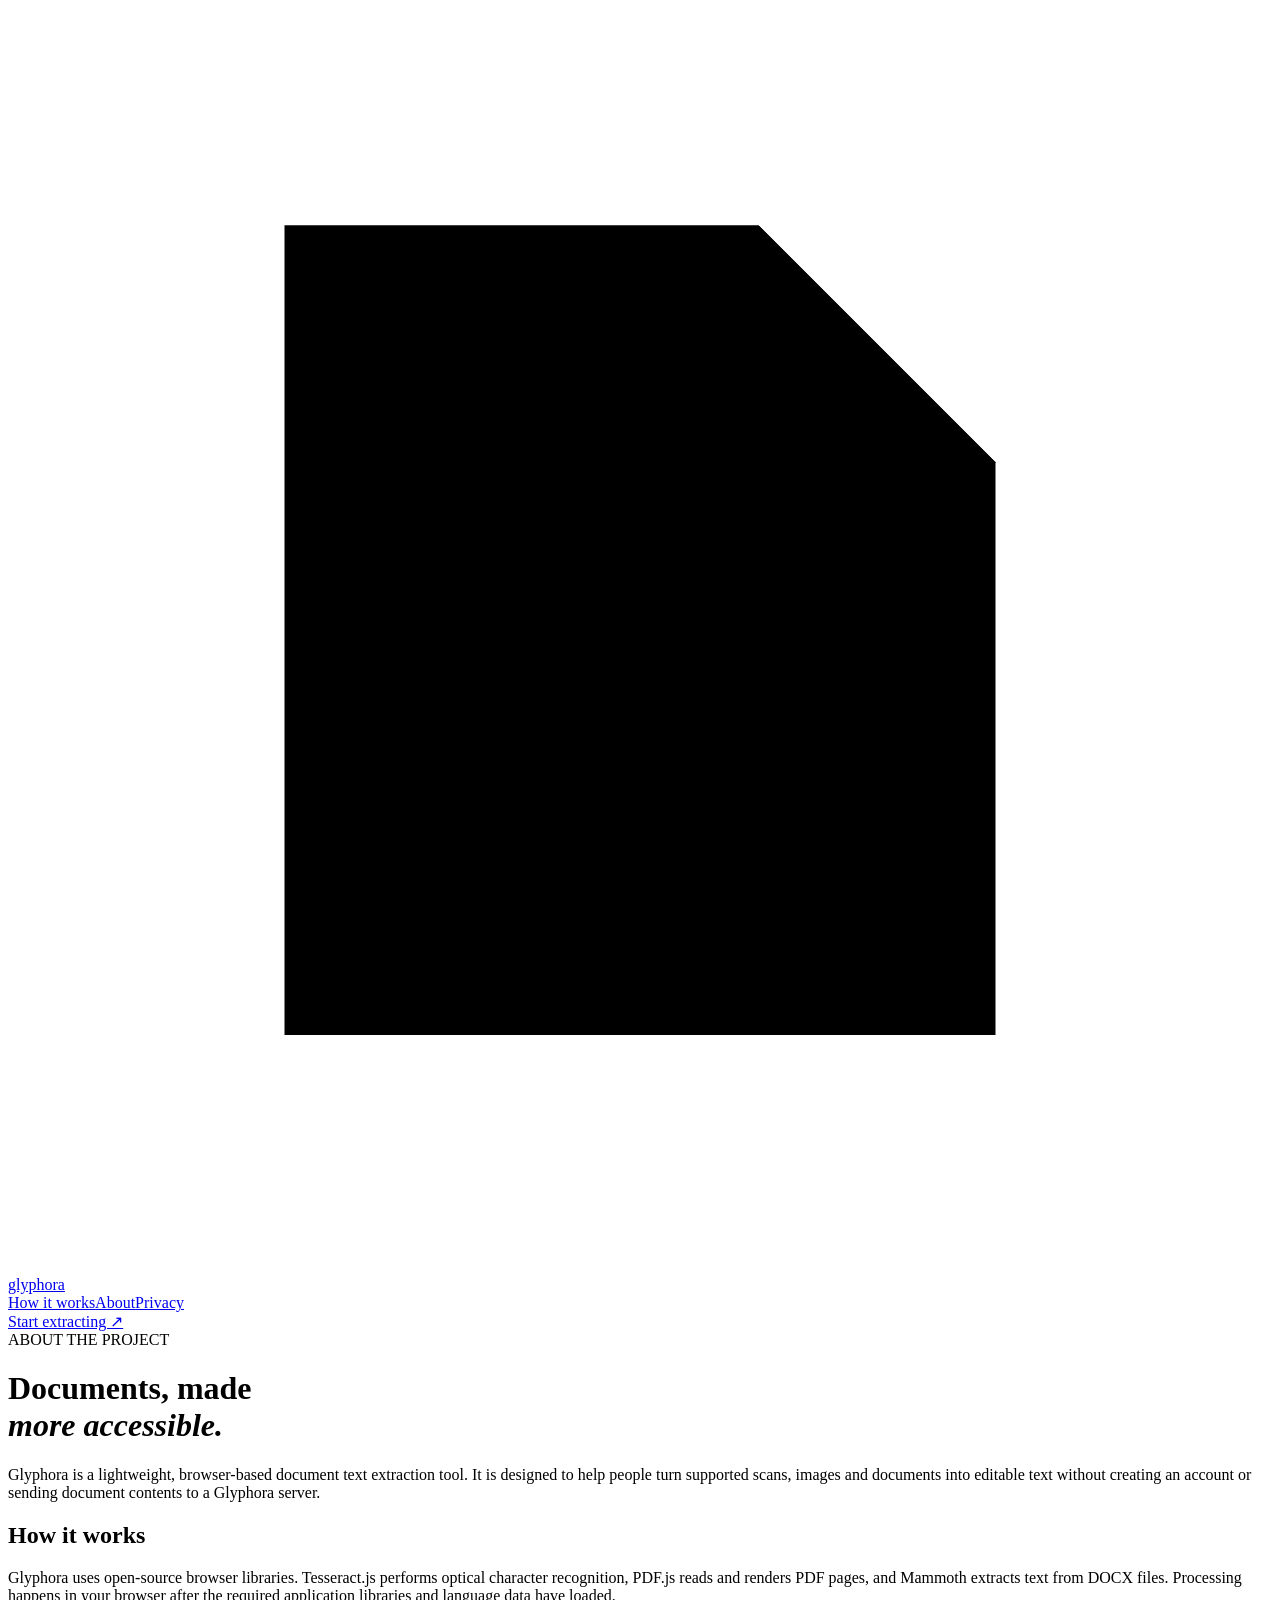
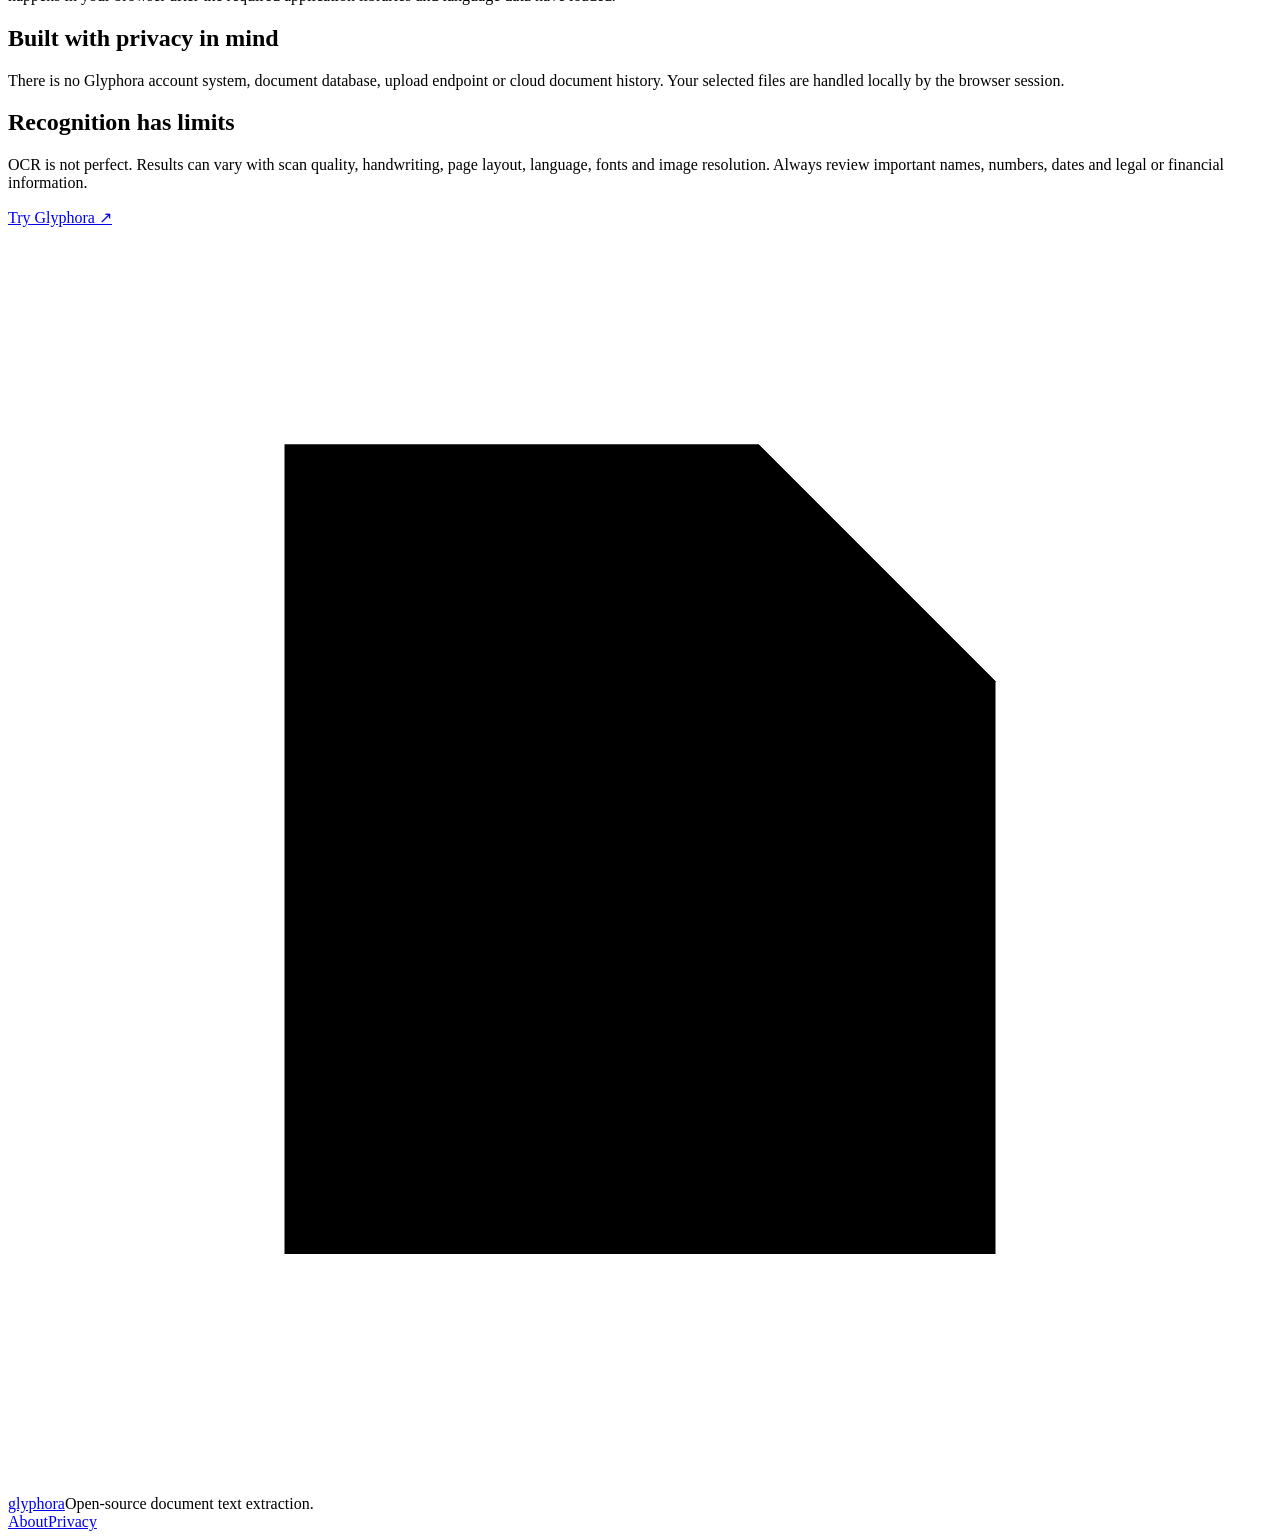
==== about.html @ 24b8ac3c "Add files via upload" ====
<!doctype html>
<html lang="en"><head><meta charset="utf-8"><meta name="viewport" content="width=device-width, initial-scale=1"><meta name="theme-color" content="#f7f5f0"><title>About Glyphora</title><link rel="preconnect" href="https://fonts.googleapis.com"><link href="https://fonts.googleapis.com/css2?family=DM+Sans:wght@400;500;600;700&family=Newsreader:opsz,wght@6..72,400;6..72,500&display=swap" rel="stylesheet"><link rel="stylesheet" href="css/style.css"><link rel="stylesheet" href="css/responsive.css"></head>
<body><header class="site-header"><a class="brand" href="./"><span class="brand-mark"><svg viewBox="0 0 32 32"><path d="M7 5.5h12l6 6V26H7z"/><path d="M19 5.5v6h6M11 16h10M11 20h7"/></svg></span><span>glyphora</span></a><nav class="header-nav"><a href="./#how-it-works">How it works</a><a href="about.html">About</a><a href="privacy.html">Privacy</a></nav><a class="header-cta" href="./#workspace">Start extracting ↗</a></header>
<main class="simple-page"><span class="section-kicker">ABOUT THE PROJECT</span><h1>Documents, made<br><em>more accessible.</em></h1><p>Glyphora is a lightweight, browser-based document text extraction tool. It is designed to help people turn supported scans, images and documents into editable text without creating an account or sending document contents to a Glyphora server.</p><h2>How it works</h2><p>Glyphora uses open-source browser libraries. Tesseract.js performs optical character recognition, PDF.js reads and renders PDF pages, and Mammoth extracts text from DOCX files. Processing happens in your browser after the required application libraries and language data have loaded.</p><h2>Built with privacy in mind</h2><p>There is no Glyphora account system, document database, upload endpoint or cloud document history. Your selected files are handled locally by the browser session.</p><h2>Recognition has limits</h2><p>OCR is not perfect. Results can vary with scan quality, handwriting, page layout, language, fonts and image resolution. Always review important names, numbers, dates and legal or financial information.</p><a class="header-cta" href="./#workspace">Try Glyphora ↗</a></main>
<footer class="site-footer"><a class="brand footer-brand" href="./"><span class="brand-mark"><svg viewBox="0 0 32 32"><path d="M7 5.5h12l6 6V26H7z"/><path d="M19 5.5v6h6M11 16h10M11 20h7"/></svg></span><span>glyphora</span></a><span>Open-source document text extraction.</span><div><a href="about.html">About</a><a href="privacy.html">Privacy</a></div></footer></body></html>
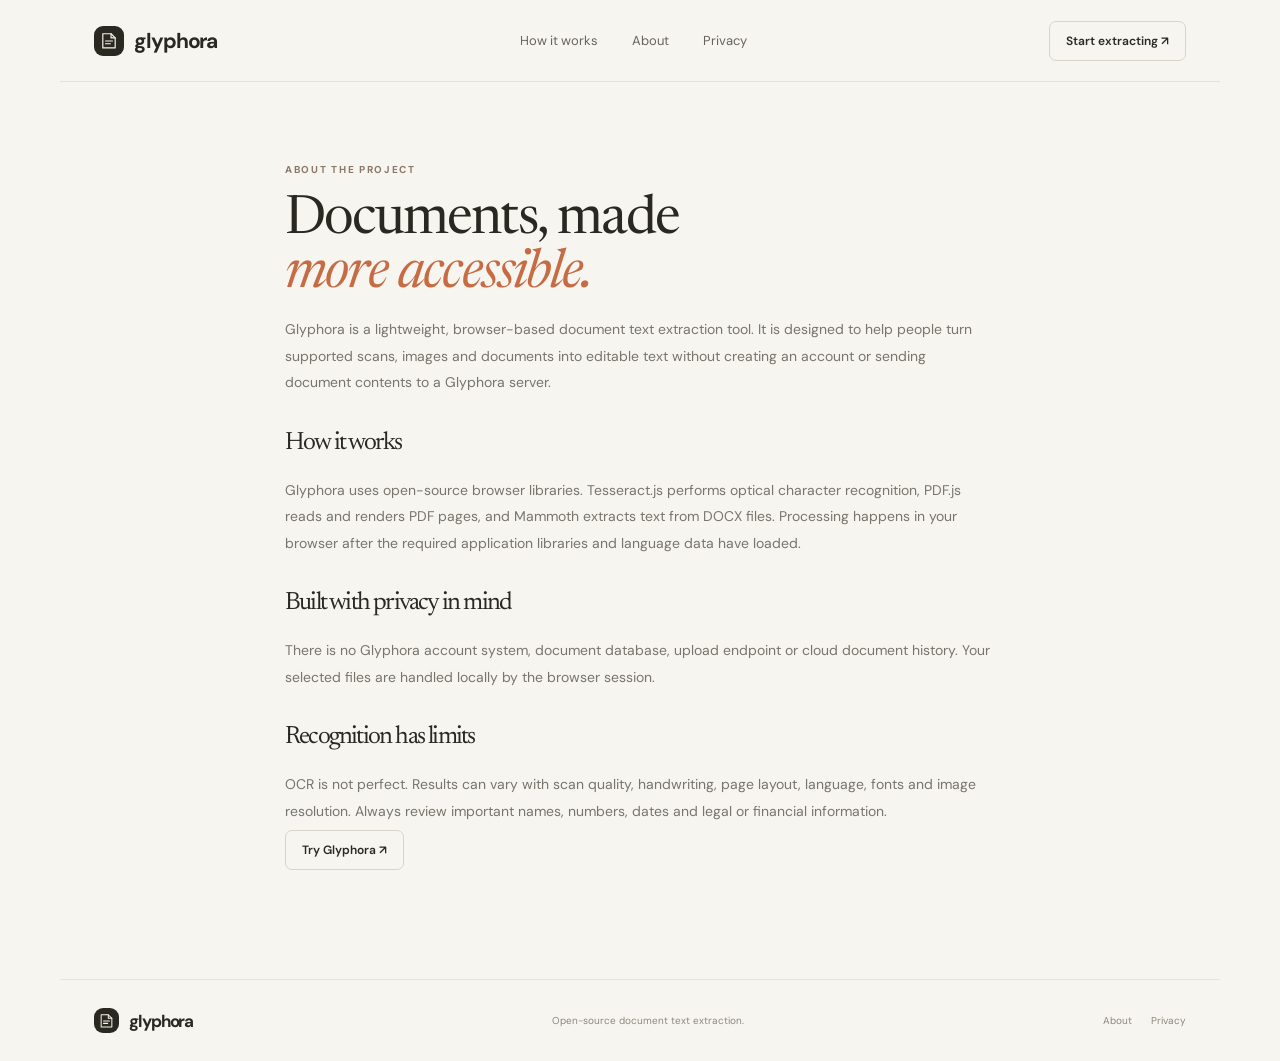
==== commit b1c2dadb: "Add files via upload" ====
--- a/about.html
+++ b/about.html
@@ -1,5 +1,5 @@
 <!doctype html>
-<html lang="en"><head><meta charset="utf-8"><meta name="viewport" content="width=device-width, initial-scale=1"><meta name="theme-color" content="#f7f5f0"><title>About Glyphora</title><link rel="preconnect" href="https://fonts.googleapis.com"><link href="https://fonts.googleapis.com/css2?family=DM+Sans:wght@400;500;600;700&family=Newsreader:opsz,wght@6..72,400;6..72,500&display=swap" rel="stylesheet"><link rel="stylesheet" href="css/style.css"><link rel="stylesheet" href="css/responsive.css"></head>
+<html lang="en"><head><meta charset="utf-8"><meta name="viewport" content="width=device-width, initial-scale=1"><meta name="theme-color" content="#f7f5f0"><title>About Glyphora</title><link rel="preconnect" href="https://fonts.googleapis.com"><link href="https://fonts.googleapis.com/css2?family=DM+Sans:wght@400;500;600;700&family=Newsreader:opsz,wght@6..72,400;6..72,500&display=swap" rel="stylesheet"><link rel="stylesheet" href="style.css"><link rel="stylesheet" href="responsive.css"></head>
 <body><header class="site-header"><a class="brand" href="./"><span class="brand-mark"><svg viewBox="0 0 32 32"><path d="M7 5.5h12l6 6V26H7z"/><path d="M19 5.5v6h6M11 16h10M11 20h7"/></svg></span><span>glyphora</span></a><nav class="header-nav"><a href="./#how-it-works">How it works</a><a href="about.html">About</a><a href="privacy.html">Privacy</a></nav><a class="header-cta" href="./#workspace">Start extracting ↗</a></header>
 <main class="simple-page"><span class="section-kicker">ABOUT THE PROJECT</span><h1>Documents, made<br><em>more accessible.</em></h1><p>Glyphora is a lightweight, browser-based document text extraction tool. It is designed to help people turn supported scans, images and documents into editable text without creating an account or sending document contents to a Glyphora server.</p><h2>How it works</h2><p>Glyphora uses open-source browser libraries. Tesseract.js performs optical character recognition, PDF.js reads and renders PDF pages, and Mammoth extracts text from DOCX files. Processing happens in your browser after the required application libraries and language data have loaded.</p><h2>Built with privacy in mind</h2><p>There is no Glyphora account system, document database, upload endpoint or cloud document history. Your selected files are handled locally by the browser session.</p><h2>Recognition has limits</h2><p>OCR is not perfect. Results can vary with scan quality, handwriting, page layout, language, fonts and image resolution. Always review important names, numbers, dates and legal or financial information.</p><a class="header-cta" href="./#workspace">Try Glyphora ↗</a></main>
 <footer class="site-footer"><a class="brand footer-brand" href="./"><span class="brand-mark"><svg viewBox="0 0 32 32"><path d="M7 5.5h12l6 6V26H7z"/><path d="M19 5.5v6h6M11 16h10M11 20h7"/></svg></span><span>glyphora</span></a><span>Open-source document text extraction.</span><div><a href="about.html">About</a><a href="privacy.html">Privacy</a></div></footer></body></html>
--- a/style.css
+++ b/style.css
@@ -0,0 +1,98 @@
+:root {
+  --paper: #f7f5f0; --surface: #fffefa; --ink: #292821; --muted: #77756c;
+  --line: #e7e3da; --accent: #c66b43; --accent-dark: #a95230; --soft: #f1eee7;
+  --green: #54765e; --serif: "Newsreader", Georgia, serif; --sans: "DM Sans", Arial, sans-serif;
+}
+* { box-sizing: border-box; }
+html { scroll-behavior: smooth; }
+body { margin: 0; background: var(--paper); color: var(--ink); font-family: var(--sans); -webkit-font-smoothing: antialiased; }
+a { color: inherit; text-decoration: none; }
+button, select, textarea { font: inherit; }
+.site-header { max-width: 1160px; margin: auto; height: 82px; padding: 0 34px; display: flex; align-items: center; justify-content: space-between; border-bottom: 1px solid rgba(41,40,33,.09); }
+.brand { display: inline-flex; align-items: center; gap: 10px; font-size: 21px; font-weight: 700; letter-spacing: -1.1px; }
+.brand-mark { width: 30px; height: 30px; display: inline-grid; place-items: center; background: var(--ink); border-radius: 9px; }
+.brand-mark svg { width: 22px; height: 22px; fill: none; stroke: #f8f5ee; stroke-width: 1.7; stroke-linecap: round; stroke-linejoin: round; }
+.header-nav { display: flex; gap: 34px; color: #66645c; font-size: 13px; }
+.header-nav a:hover, .site-footer a:hover { color: var(--accent-dark); }
+.header-cta { border: 1px solid #d9d4c9; padding: 11px 16px; border-radius: 7px; font-size: 12px; font-weight: 600; }
+.header-cta span { color: var(--accent); margin-left: 8px; }
+.hero { text-align: center; padding: 94px 24px 78px; }
+.eyebrow, .section-kicker { color: #8b7768; font-size: 10px; font-weight: 700; letter-spacing: 1.7px; }
+.eyebrow { display: inline-flex; align-items: center; gap: 9px; }
+.eyebrow-dot, .local-pill span { width: 7px; height: 7px; border-radius: 50%; background: #6f9476; display: inline-block; }
+h1, h2 { font-family: var(--serif); font-weight: 400; letter-spacing: -1.8px; }
+.hero h1 { font-size: clamp(48px, 7vw, 76px); line-height: .99; margin: 24px 0 19px; }
+h1 em, h2 em { color: var(--accent); font-weight: 400; }
+.hero-copy { max-width: 560px; margin: 0 auto; color: var(--muted); font-size: 15px; line-height: 1.8; }
+.privacy-note { margin-top: 24px; display: inline-flex; gap: 8px; align-items: center; color: #666c5d; font-size: 11px; }
+.lock-icon { color: var(--green); font-size: 18px; }
+.workspace-section, .results-section { max-width: 850px; margin: 0 auto; padding: 0 24px; }
+.workspace-heading, .results-heading { display: flex; justify-content: space-between; align-items: end; margin-bottom: 17px; }
+.workspace-heading h2, .results-heading h2 { font-size: 31px; margin: 7px 0 0; letter-spacing: -.8px; }
+.local-pill { color: #617461; font-size: 11px; display: flex; align-items: center; gap: 8px; padding-bottom: 8px; }
+.workspace-card, .result-card { background: var(--surface); border: 1px solid var(--line); border-radius: 12px; padding: 18px; box-shadow: 0 12px 35px rgba(50,45,32,.035); }
+.upload-panel { border: 1.5px dashed #d8d1c4; background: #fbfaf6; border-radius: 9px; min-height: 250px; display: flex; flex-direction: column; justify-content: center; align-items: center; text-align: center; cursor: pointer; transition: .2s ease; outline: none; padding: 25px 14px; }
+.upload-panel:hover, .upload-panel:focus-visible, .upload-panel.dragover { border-color: var(--accent); background: #faf4ef; }
+.upload-icon { width: 49px; height: 49px; border-radius: 14px; display: grid; place-items: center; background: #f0e9df; color: var(--accent); margin-bottom: 12px; }
+.upload-icon svg { width: 26px; height: 26px; fill: none; stroke: currentColor; stroke-width: 1.6; stroke-linecap: round; stroke-linejoin: round; }
+.upload-panel h3 { font-size: 16px; margin: 0 0 5px; font-weight: 600; }
+.upload-panel p { color: var(--muted); font-size: 12px; margin: 0; }
+.text-button { border: 0; background: none; color: var(--accent-dark); text-decoration: underline; padding: 0; cursor: pointer; font-weight: 600; }
+.file-types { display: flex; gap: 6px; margin: 18px 0 10px; flex-wrap: wrap; justify-content: center; }
+.file-types span { border: 1px solid #e5dfd4; border-radius: 4px; color: #79766d; padding: 4px 7px; font-size: 9px; font-weight: 700; letter-spacing: .4px; }
+.upload-panel small { color: #99958a; font-size: 10px; }
+.controls-row { display: flex; justify-content: space-between; align-items: end; gap: 15px; padding-top: 17px; }
+.control-label { color: #777268; display: flex; flex-direction: column; gap: 7px; font-size: 10px; font-weight: 600; letter-spacing: .2px; }
+.control-label select { min-width: 205px; color: var(--ink); background: #fff; border: 1px solid var(--line); border-radius: 6px; padding: 10px 32px 10px 11px; font-size: 12px; outline-color: var(--accent); }
+.primary-button, .secondary-button { border-radius: 6px; border: 1px solid var(--ink); background: var(--ink); color: #fffdf8; padding: 12px 17px; cursor: pointer; font-size: 12px; font-weight: 600; transition: .18s; }
+.primary-button:hover:not(:disabled) { background: #49463b; transform: translateY(-1px); }
+.primary-button:disabled { opacity: .38; cursor: not-allowed; }
+.primary-button span { color: #e5a17f; margin-left: 10px; }
+.secondary-button { background: transparent; color: var(--ink); border-color: #d8d2c7; }
+.secondary-button:hover { background: var(--soft); }
+.compact { padding: 10px 14px; }
+.workspace-footnote { color: #989489; font-size: 10px; text-align: center; margin: 13px 0 0; }
+.queue { border-top: 1px solid var(--line); margin-top: 18px; padding-top: 14px; }
+.queue-top { display: flex; justify-content: space-between; font-size: 12px; margin-bottom: 8px; }
+.quiet-button { border: 0; background: none; color: var(--accent-dark); font-size: 11px; cursor: pointer; }
+.file-row { display: flex; align-items: center; gap: 10px; border: 1px solid #eeeae2; border-radius: 6px; padding: 9px 10px; margin-top: 6px; font-size: 11px; }
+.file-symbol { width: 28px; height: 30px; background: #f0ece4; border-radius: 5px; display: grid; place-items: center; color: #8a6a56; font-size: 9px; font-weight: 700; }
+.file-details { flex: 1; min-width: 0; }
+.file-name { overflow: hidden; white-space: nowrap; text-overflow: ellipsis; font-weight: 600; }
+.file-size { color: #99958a; margin-top: 2px; font-size: 9px; }
+.remove-file { border: 0; background: none; color: #9a9286; cursor: pointer; font-size: 17px; }
+.results-section { padding-top: 65px; }
+.results-heading { align-items: end; }
+.result-actions { display: flex; gap: 8px; }
+.progress-wrap { margin: 15px 0; }
+.progress-label { display: flex; justify-content: space-between; color: #777268; font-size: 11px; margin-bottom: 7px; }
+.progress-track { height: 5px; border-radius: 10px; background: #e9e5dc; overflow: hidden; }
+#progress-bar { height: 100%; width: 0; background: var(--accent); transition: width .2s; }
+.result-card { padding: 0; overflow: hidden; }
+.result-meta { display: flex; justify-content: space-between; padding: 12px 15px; border-bottom: 1px solid var(--line); color: #827d72; font-size: 10px; }
+#output-text { width: 100%; min-height: 300px; padding: 19px; border: 0; resize: vertical; outline: none; background: transparent; color: #39372f; font-family: var(--sans); font-size: 13px; line-height: 1.8; }
+.result-disclaimer { color: #969185; font-size: 10px; line-height: 1.6; }
+.how-section { max-width: 1050px; margin: 112px auto 0; padding: 0 30px; }
+.how-intro h2 { font-size: 42px; line-height: 1.04; margin: 12px 0 32px; }
+.steps { display: grid; grid-template-columns: repeat(3,1fr); border-top: 1px solid var(--line); border-bottom: 1px solid var(--line); }
+.step { padding: 25px 28px 28px 0; }
+.step + .step { border-left: 1px solid var(--line); padding-left: 28px; }
+.step-number { color: var(--accent); font-family: var(--serif); font-size: 20px; }
+.step h3 { font-size: 14px; margin: 17px 0 7px; }
+.step p { color: var(--muted); font-size: 12px; line-height: 1.75; max-width: 240px; margin: 0; }
+.closing { max-width: 990px; margin: 105px auto 80px; background: #eeebe3; border-radius: 12px; padding: 43px 48px; display: flex; justify-content: space-between; align-items: end; }
+.closing h2 { font-size: 37px; line-height: 1.04; margin: 12px 0 0; }
+.closing-link { font-size: 12px; font-weight: 600; border-bottom: 1px solid #b8a99b; padding-bottom: 7px; white-space: nowrap; }
+.closing-link span { color: var(--accent); margin-left: 10px; }
+.site-footer { max-width: 1160px; margin: auto; min-height: 82px; border-top: 1px solid var(--line); padding: 18px 34px; display: flex; justify-content: space-between; align-items: center; color: #8b877d; font-size: 10px; }
+.footer-brand { color: var(--ink); font-size: 17px; }
+.footer-brand .brand-mark { width: 25px; height: 25px; }
+.footer-brand .brand-mark svg { width: 19px; }
+.site-footer div { display: flex; gap: 19px; }
+.toast { position: fixed; bottom: 22px; left: 50%; transform: translate(-50%, 15px); background: #292821; color: white; border-radius: 7px; padding: 11px 16px; font-size: 12px; opacity: 0; pointer-events: none; transition: .2s; z-index: 20; max-width: calc(100% - 30px); text-align: center; }
+.toast.show { opacity: 1; transform: translate(-50%, 0); }
+.simple-page { max-width: 760px; margin: 75px auto 120px; padding: 0 25px; min-height: 55vh; }
+.simple-page h1 { font-size: 54px; margin: 15px 0; }
+.simple-page p, .simple-page li { color: var(--muted); font-size: 14px; line-height: 1.9; }
+.simple-page h2 { font-size: 25px; margin-top: 35px; }
+[hidden] { display: none !important; }
--- a/responsive.css
+++ b/responsive.css
@@ -0,0 +1,39 @@
+@media (max-width: 700px) {
+  .site-header { height: 68px; padding: 0 18px; }
+  .brand { font-size: 19px; }
+  .header-nav { display: none; }
+  .header-cta { font-size: 10px; padding: 9px 11px; }
+  .hero { padding: 72px 20px 58px; }
+  .hero h1 { font-size: clamp(46px, 13vw, 65px); }
+  .hero-copy { font-size: 13px; max-width: 420px; }
+  .workspace-section, .results-section { padding: 0 15px; }
+  .workspace-heading h2, .results-heading h2 { font-size: 27px; }
+  .workspace-heading { align-items: start; }
+  .local-pill { font-size: 9px; padding-top: 10px; }
+  .workspace-card { padding: 11px; }
+  .upload-panel { min-height: 225px; }
+  .controls-row { align-items: stretch; flex-direction: column; }
+  .control-label select { width: 100%; }
+  .primary-button { width: 100%; }
+  .results-heading { align-items: start; flex-direction: column; gap: 14px; }
+  .result-actions { width: 100%; }
+  .result-actions button { flex: 1; }
+  .how-section { margin-top: 78px; padding: 0 21px; }
+  .how-intro h2 { font-size: 37px; }
+  .steps { grid-template-columns: 1fr; }
+  .step, .step + .step { border-left: 0; border-bottom: 1px solid var(--line); padding: 20px 0; }
+  .step:last-child { border-bottom: 0; }
+  .step h3 { margin-top: 8px; }
+  .closing { margin: 70px 15px 55px; padding: 30px 23px; display: block; }
+  .closing h2 { font-size: 32px; }
+  .closing-link { display: inline-block; margin-top: 24px; }
+  .site-footer { padding: 22px 18px; flex-wrap: wrap; gap: 15px; }
+  .site-footer > span { order: 3; width: 100%; }
+}
+@media (max-width: 380px) {
+  .header-cta { padding: 8px; }
+  .hero { padding-top: 58px; }
+  .eyebrow { font-size: 8px; }
+  .file-types { gap: 4px; }
+  .file-types span { padding: 4px 5px; }
+}
